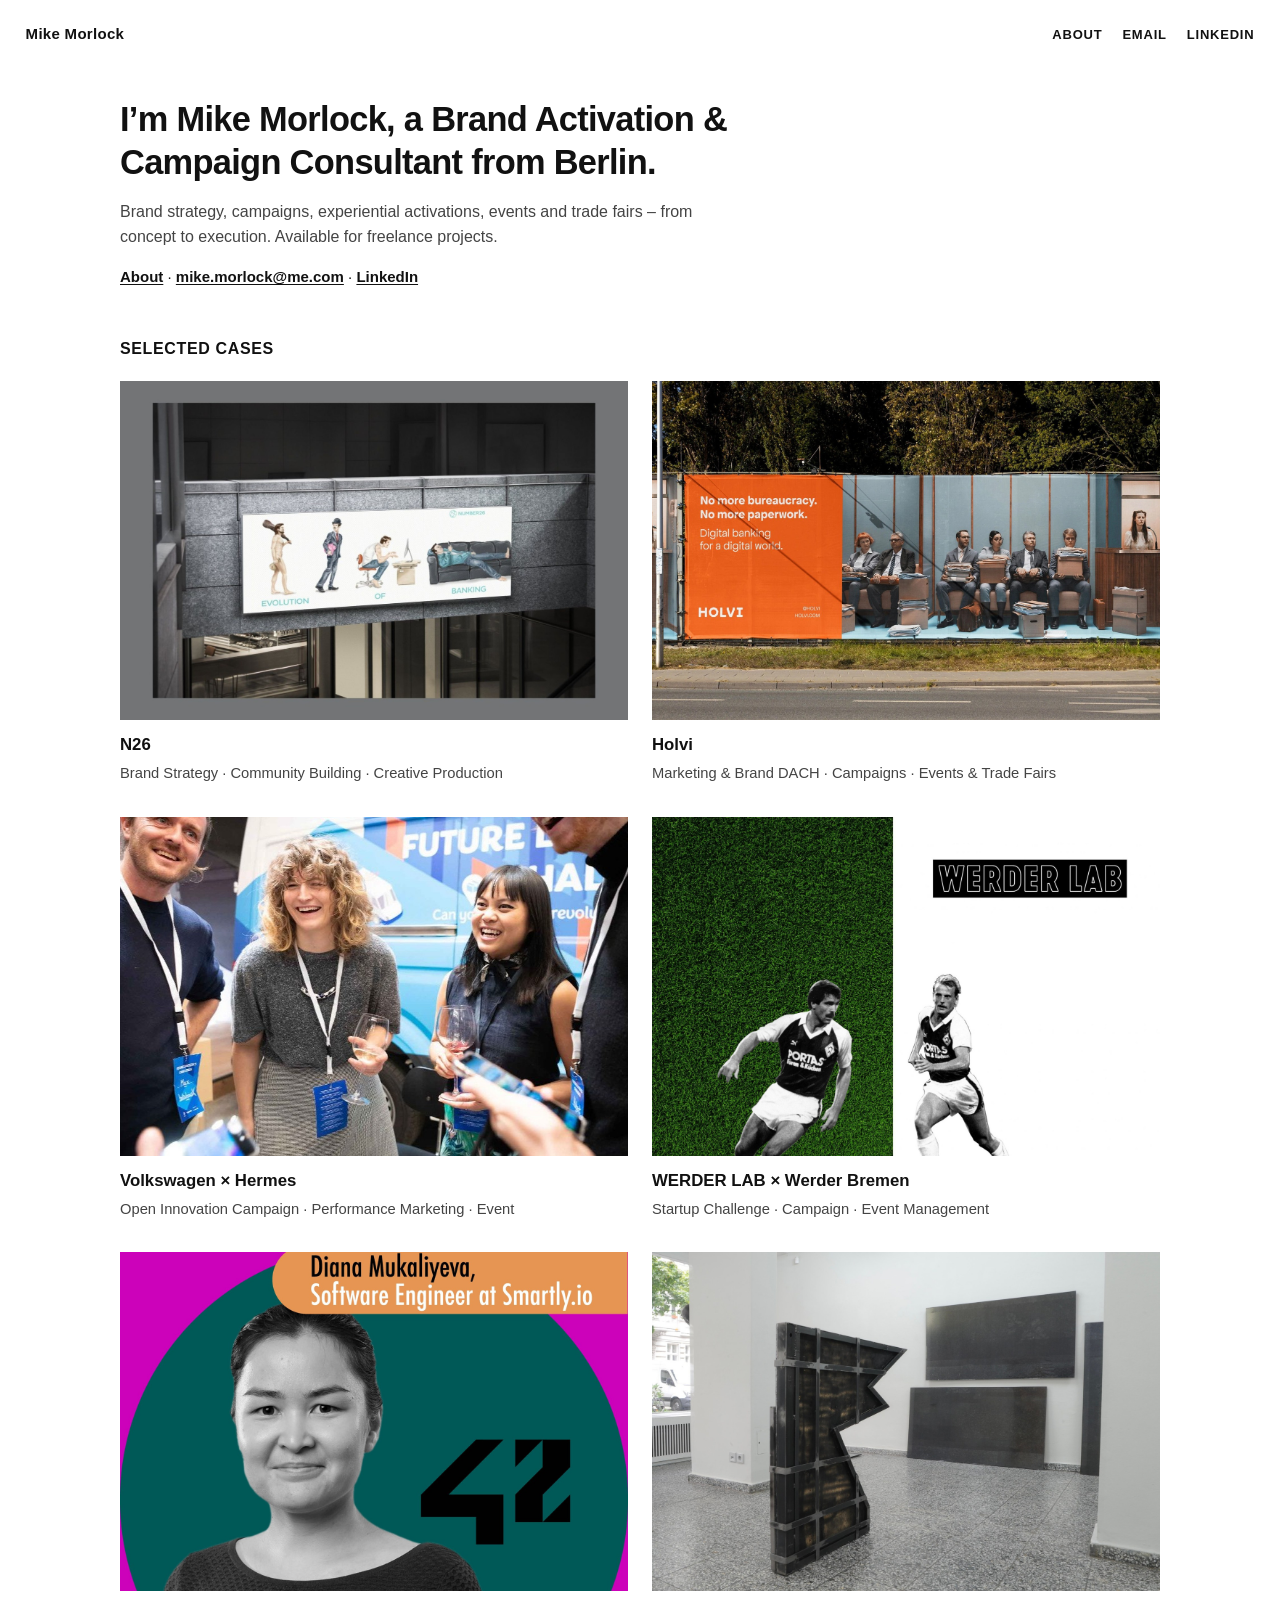
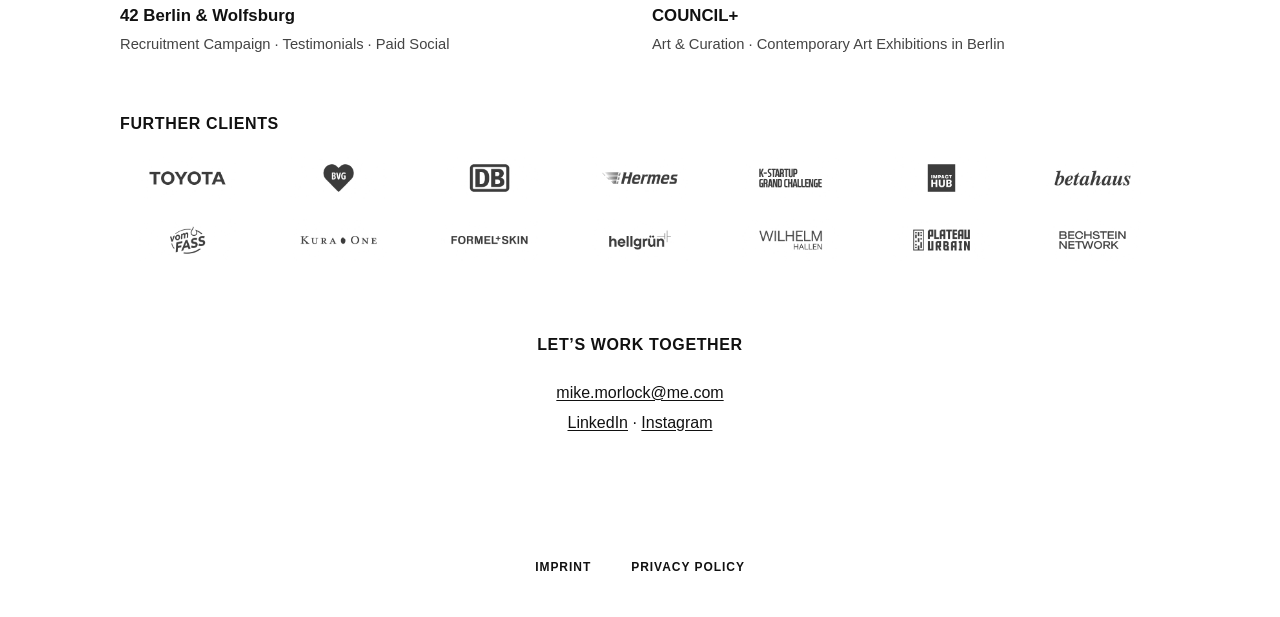
==== index.html @ 007551dd "Add static mikemorlock.de site for GitHub Pages Static HTML/CSS rebuild migrated from Cargo hosting." ====
<!DOCTYPE html>
<html lang="en">
<head>
  <meta charset="utf-8" />
  <meta name="viewport" content="width=device-width, initial-scale=1" />
  <title>Mike Morlock | Brand Activation &amp; Campaign Consultant Berlin</title>
  <meta name="description" content="Brand activation &amp; campaign consultant in Berlin. Case studies for N26, Holvi, Volkswagen x Hermes, Werder Bremen and 42 Berlin: strategy, campaigns, events." />
  <meta property="og:title" content="Mike Morlock | Brand Activation &amp; Campaign Consultant Berlin" />
  <meta property="og:description" content="Brand activation &amp; campaign consultant in Berlin. Case studies for N26, Holvi, Volkswagen x Hermes, Werder Bremen and 42 Berlin: strategy, campaigns, events." />
  <meta property="og:type" content="website" />
  <link rel="icon" href="assets/favicon.ico" />
  <link rel="stylesheet" href="styles.css" />
</head>
<body>
<header class="site-header">
  <a class="logo" href="index.html">Mike Morlock</a>
  <nav class="nav" aria-label="Primary">
    <a href="about/" >About</a>
    <a href="mailto:mike.morlock@me.com">Email</a>
    <a href="https://www.linkedin.com/in/mike-morlock-198246107/" target="_blank" rel="noopener noreferrer">LinkedIn</a>
  </nav>
</header>

<main class="page home">
  <section class="intro">
    <h1>I’m Mike Morlock, a Brand Activation &amp; Campaign Consultant from Berlin.</h1>
    <p class="lede">Brand strategy, campaigns, experiential activations, events and trade fairs – from concept to execution. Available for freelance projects.</p>
    <p class="intro-links">
      <a href="about/">About</a>
      <span aria-hidden="true">·</span>
      <a href="mailto:mike.morlock@me.com">mike.morlock@me.com</a>
      <span aria-hidden="true">·</span>
      <a href="https://www.linkedin.com/in/mike-morlock-198246107/" target="_blank" rel="noopener noreferrer">LinkedIn</a>
    </p>
  </section>

  <section class="cases" aria-labelledby="cases-heading">
    <h2 id="cases-heading">Selected Cases</h2>
    <div class="case-grid">
      <article class="case-card">
        <a href="n26-brand-strategy-and-community-case-study/">
          <img src="assets/cases/case-cover-n26-brand-strategy.jpg" alt="N26 case study – brand strategy and community building for a mobile bank" loading="lazy" />
          <h3>N26</h3>
          <p>Brand Strategy · Community Building · Creative Production</p>
        </a>
      </article>
      <article class="case-card">
        <a href="holvi-fintech-marketing-events-and-trade-fairs/">
          <img src="assets/cases/case-cover-holvi-fintech-marketing.jpg" alt="Holvi case study – fintech marketing, events and trade fairs in the DACH market" loading="lazy" />
          <h3>Holvi</h3>
          <p>Marketing &amp; Brand DACH · Campaigns · Events &amp; Trade Fairs</p>
        </a>
      </article>
      <article class="case-card">
        <a href="volkswagen-x-hermes-future-logistics-challenge/">
          <img src="assets/cases/case-cover-volkswagen-hermes-future-logistics-challenge-event.jpg" alt="Volkswagen and Hermes Future Logistics Challenge – campaign and event case study" loading="lazy" />
          <h3>Volkswagen × Hermes</h3>
          <p>Open Innovation Campaign · Performance Marketing · Event</p>
        </a>
      </article>
      <article class="case-card">
        <a href="werder-lab-startup-challenge-for-werder-bremen/">
          <img src="assets/cases/case-cover-werder-lab-werder-bremen.jpg" alt="WERDER LAB – startup challenge campaign and event for Werder Bremen" loading="lazy" />
          <h3>WERDER LAB × Werder Bremen</h3>
          <p>Startup Challenge · Campaign · Event Management</p>
        </a>
      </article>
      <article class="case-card">
        <a href="42-berlin-and-wolfsburg-student-recruitment-campaign/">
          <img src="assets/cases/case-cover-42-berlin-wolfsburg.jpg" alt="42 Berlin and 42 Wolfsburg – student recruitment campaign case study" loading="lazy" />
          <h3>42 Berlin &amp; Wolfsburg</h3>
          <p>Recruitment Campaign · Testimonials · Paid Social</p>
        </a>
      </article>
      <article class="case-card">
        <a href="council-plus-art-exhibitions-berlin/">
          <img src="assets/cases/case-cover-council-plus-kunstausstellung-berlin.jpg" alt="COUNCIL+ – contemporary art exhibitions in Berlin (Kunstausstellungen)" loading="lazy" />
          <h3>COUNCIL+</h3>
          <p>Art &amp; Curation · Contemporary Art Exhibitions in Berlin</p>
        </a>
      </article>
    </div>
  </section>

  <section class="clients" aria-labelledby="clients-heading">
    <h2 id="clients-heading">Further Clients</h2>
    <ul class="logo-strip">
      <li><img src="assets/clients/client-logo-toyota.png" alt="Toyota Mobility Foundation logo" loading="lazy" /></li>
      <li><img src="assets/clients/client-logo-bvg.png" alt="BVG logo" loading="lazy" /></li>
      <li><img src="assets/clients/client-logo-deutsche-bahn.png" alt="Deutsche Bahn logo" loading="lazy" /></li>
      <li><img src="assets/clients/client-logo-hermes.png" alt="Hermes logo" loading="lazy" /></li>
      <li><img src="assets/clients/client-logo-k-startup-grand-challenge.png" alt="K-Startup Grand Challenge logo" loading="lazy" /></li>
      <li><img src="assets/clients/client-logo-impact-hub-berlin.png" alt="Impact Hub Berlin logo" loading="lazy" /></li>
      <li><img src="assets/clients/client-logo-betahaus.png" alt="betahaus logo" loading="lazy" /></li>
      <li><img src="assets/clients/client-logo-vomfass.png" alt="vomFASS logo" loading="lazy" /></li>
      <li><img src="assets/clients/client-logo-kura-one.png" alt="KURA ONE logo" loading="lazy" /></li>
      <li><img src="assets/clients/client-logo-formel-skin.png" alt="FORMEL SKIN logo" loading="lazy" /></li>
      <li><img src="assets/clients/client-logo-hellgruen-energie.png" alt="hellgrün Energie logo" loading="lazy" /></li>
      <li><img src="assets/clients/client-logo-wilhelm-hallen.png" alt="Wilhelm Hallen logo" loading="lazy" /></li>
      <li><img src="assets/clients/client-logo-plateau-urbain.png" alt="Plateau Urbain logo" loading="lazy" /></li>
      <li><img src="assets/clients/client-logo-bechstein-network.png" alt="Bechstein Network logo" loading="lazy" /></li>
    </ul>
  </section>

  <section class="cta">
    <h2>Let’s work together</h2>
    <p>
      <a href="mailto:mike.morlock@me.com">mike.morlock@me.com</a><br />
      <a href="https://www.linkedin.com/in/mike-morlock-198246107/" target="_blank" rel="noopener noreferrer">LinkedIn</a>
      <span aria-hidden="true">·</span>
      <a href="https://www.instagram.com/mike.morlock/" target="_blank" rel="noopener noreferrer">Instagram</a>
    </p>
  </section>
</main>

<footer class="site-footer">
  <nav class="legal-links" aria-label="Legal">
    <a href="imprint/">Imprint</a>
    <a href="privacy-policy/">Privacy Policy</a>
  </nav>
</footer>
</body>
</html>
---- styles.css ----
:root {
  --black: #111;
  --muted: #444;
  --accent: #e10600;
  --bg: #fff;
  --max: 44rem;
  --wide: 68rem;
  --pad: 1.5rem;
  --font: "Helvetica Neue", Helvetica, Arial, sans-serif;
}

*,
*::before,
*::after {
  box-sizing: border-box;
}

html {
  scroll-behavior: smooth;
}

body {
  margin: 0;
  min-height: 100vh;
  display: flex;
  flex-direction: column;
  color: var(--black);
  background: var(--bg);
  font-family: var(--font);
  font-size: 16px;
  line-height: 1.55;
  font-weight: 400;
  -webkit-font-smoothing: antialiased;
}

img {
  max-width: 100%;
  height: auto;
  display: block;
}

a {
  color: inherit;
  text-underline-offset: 0.15em;
}

a:hover {
  color: var(--accent);
}

.site-header {
  display: flex;
  align-items: baseline;
  justify-content: space-between;
  gap: 1rem;
  padding: 1.35rem 1.6rem 0.75rem;
  position: sticky;
  top: 0;
  background: rgba(255, 255, 255, 0.94);
  backdrop-filter: blur(8px);
  z-index: 10;
  border-bottom: 1px solid transparent;
}

.logo {
  font-size: 15px;
  font-weight: 700;
  letter-spacing: 0.02em;
  text-decoration: none;
}

.nav {
  display: flex;
  flex-wrap: wrap;
  gap: 1rem 1.25rem;
  font-size: 13px;
  font-weight: 700;
  letter-spacing: 0.06em;
  text-transform: uppercase;
}

.nav a {
  text-decoration: none;
}

.nav a.is-active {
  color: var(--accent);
}

.page {
  flex: 1;
  width: 100%;
  max-width: var(--wide);
  margin: 0 auto;
  padding: 2rem var(--pad) 4rem;
}

.page.narrow {
  max-width: var(--max);
}

.intro h1 {
  font-size: clamp(1.55rem, 3.4vw, 2.15rem);
  line-height: 1.25;
  font-weight: 700;
  letter-spacing: -0.02em;
  margin: 0.5rem 0 1rem;
  max-width: 38rem;
}

.lede {
  max-width: 36rem;
  margin: 0 0 1rem;
  color: var(--muted);
}

.intro-links {
  margin: 0 0 3rem;
  font-size: 15px;
}

.intro-links a {
  font-weight: 600;
}

.home h2,
.clients h2,
.cta h2,
.cases h2 {
  font-size: 1rem;
  font-weight: 700;
  letter-spacing: 0.04em;
  text-transform: uppercase;
  margin: 0 0 1.25rem;
}

.case-grid {
  display: grid;
  grid-template-columns: repeat(2, minmax(0, 1fr));
  gap: 2rem 1.5rem;
  margin-bottom: 3.5rem;
}

.case-card a {
  text-decoration: none;
  display: block;
}

.case-card img {
  width: 100%;
  aspect-ratio: 3 / 2;
  object-fit: cover;
  background: #f3f3f3;
  margin-bottom: 0.75rem;
}

.case-card h3 {
  margin: 0 0 0.25rem;
  font-size: 1.05rem;
  font-weight: 700;
}

.case-card p {
  margin: 0;
  font-size: 0.92rem;
  color: var(--muted);
}

.logo-strip {
  list-style: none;
  margin: 0 0 3.5rem;
  padding: 0;
  display: grid;
  grid-template-columns: repeat(7, minmax(0, 1fr));
  gap: 1.25rem 1rem;
  align-items: center;
}

.logo-strip img {
  max-height: 42px;
  width: auto;
  max-width: 100%;
  margin: 0 auto;
  filter: grayscale(1);
  opacity: 0.85;
}

.cta {
  text-align: center;
  padding: 1rem 0 2rem;
}

.cta p {
  margin: 0;
  line-height: 1.9;
}

.site-footer {
  padding: 1.5rem var(--pad) 2.5rem;
  display: flex;
  justify-content: center;
}

.legal-links {
  display: flex;
  gap: 2.5rem;
}

.legal-links a {
  font-size: 12px;
  font-weight: 700;
  letter-spacing: 0.08em;
  text-decoration: none;
  text-transform: uppercase;
}

.prose h1 {
  font-size: clamp(1.35rem, 2.8vw, 1.85rem);
  line-height: 1.25;
  margin: 0 0 0.75rem;
}

.prose h2 {
  font-size: 1rem;
  font-weight: 700;
  margin: 2rem 0 0.75rem;
}

.prose h3 {
  font-size: 0.95rem;
  font-weight: 700;
  margin: 1.5rem 0 0.5rem;
}

.prose p,
.prose li {
  margin: 0 0 1rem;
}

.prose ul {
  padding-left: 1.15rem;
}

.prose .subhead {
  color: var(--muted);
  margin-top: -0.25rem;
}

.media,
.prose figure {
  margin: 1.25rem 0 1.5rem;
}

.media img,
.prose figure img {
  width: 100%;
}

.about-layout {
  display: grid;
  gap: 2rem;
}

.portrait img {
  width: 100%;
  max-width: 22rem;
}

.back,
.next-case {
  font-size: 0.92rem;
  font-weight: 600;
}

.next-case {
  margin-top: 2.5rem;
  padding-top: 1.5rem;
  border-top: 1px solid #ddd;
}

.case-body .col {
  margin-bottom: 0.5rem;
}

/* Hide Cargo leftover empty anchors / menu noise */
.case-body > a:first-child:not([href*="mailto"]):empty,
.prose > a[href$="index.html"]:first-child:empty {
  display: none;
}

@media (min-width: 800px) {
  .about-layout {
    grid-template-columns: minmax(0, 0.9fr) minmax(0, 1.4fr);
    align-items: start;
  }
}

@media (max-width: 700px) {
  .case-grid {
    grid-template-columns: 1fr;
    gap: 1.75rem;
  }

  .logo-strip {
    grid-template-columns: repeat(3, minmax(0, 1fr));
  }

  .legal-links {
    gap: 1.5rem;
  }

  .site-header {
    flex-direction: column;
    align-items: flex-start;
  }
}
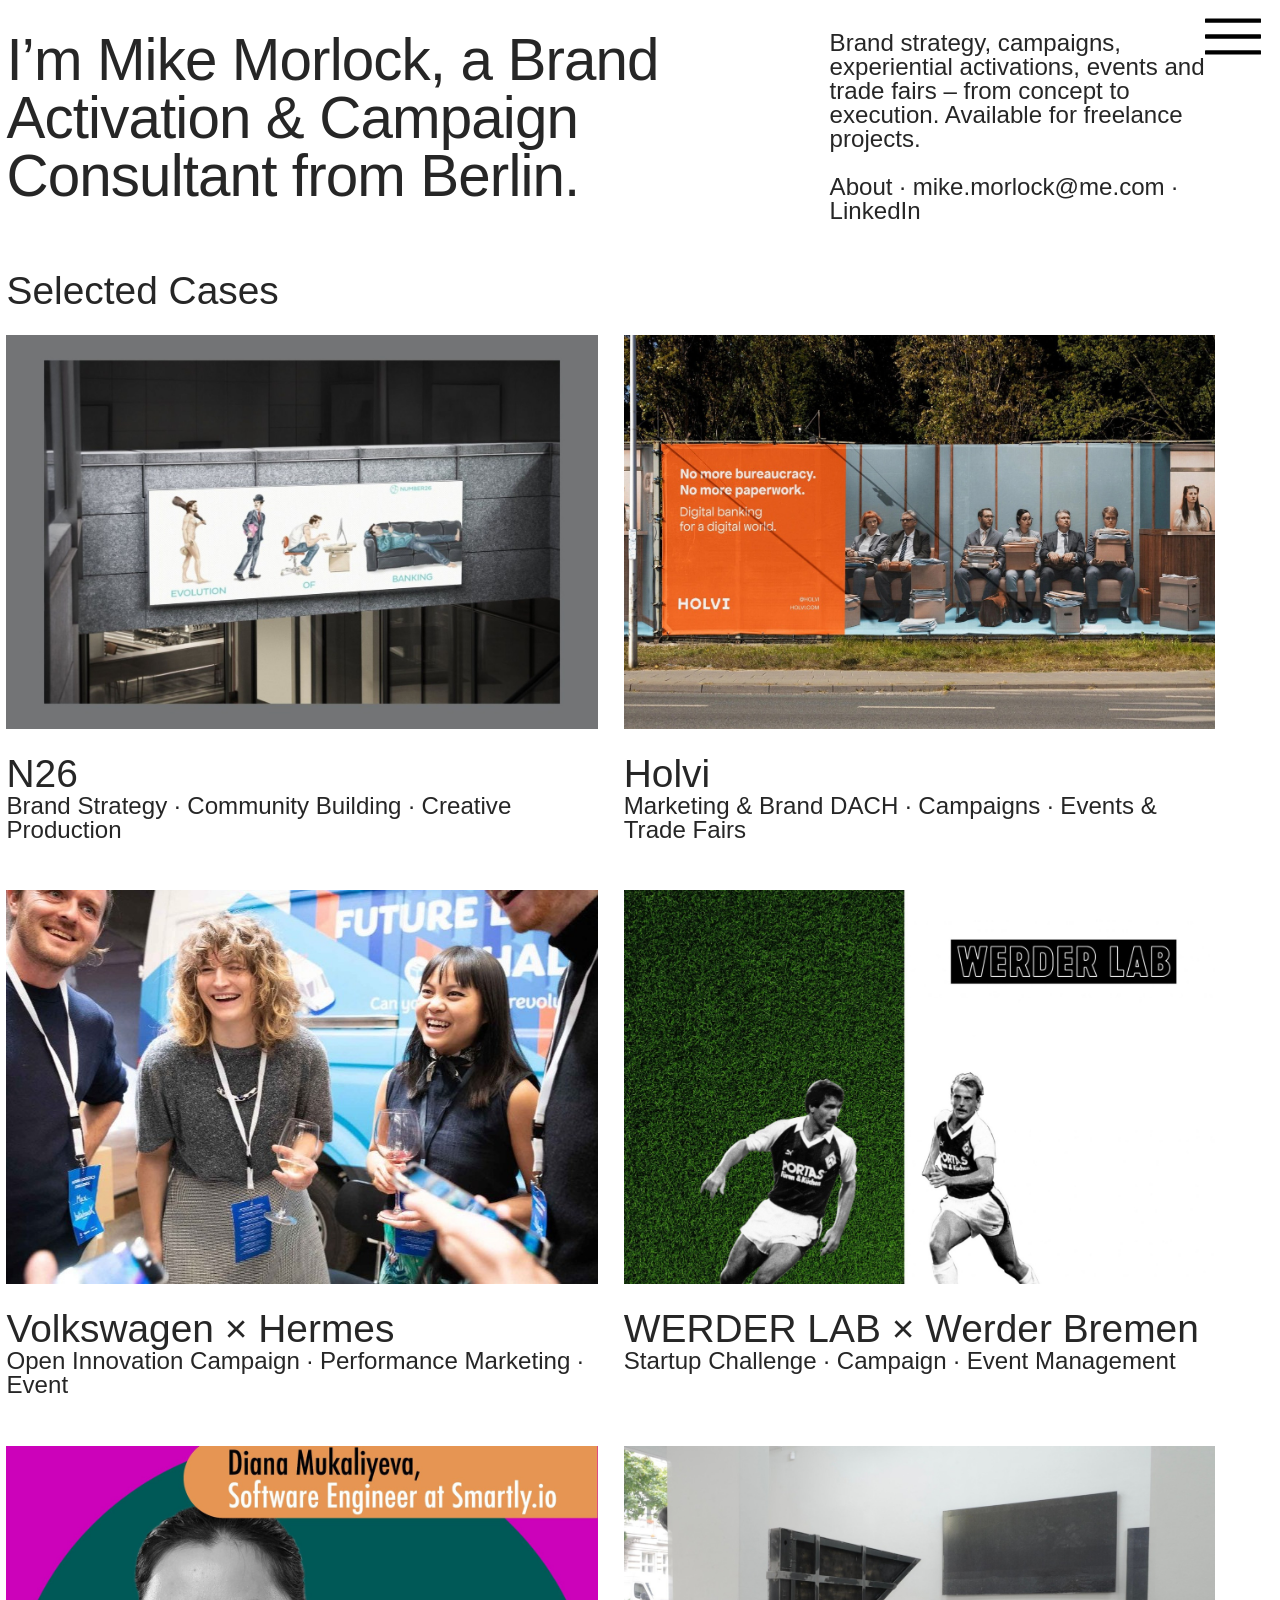
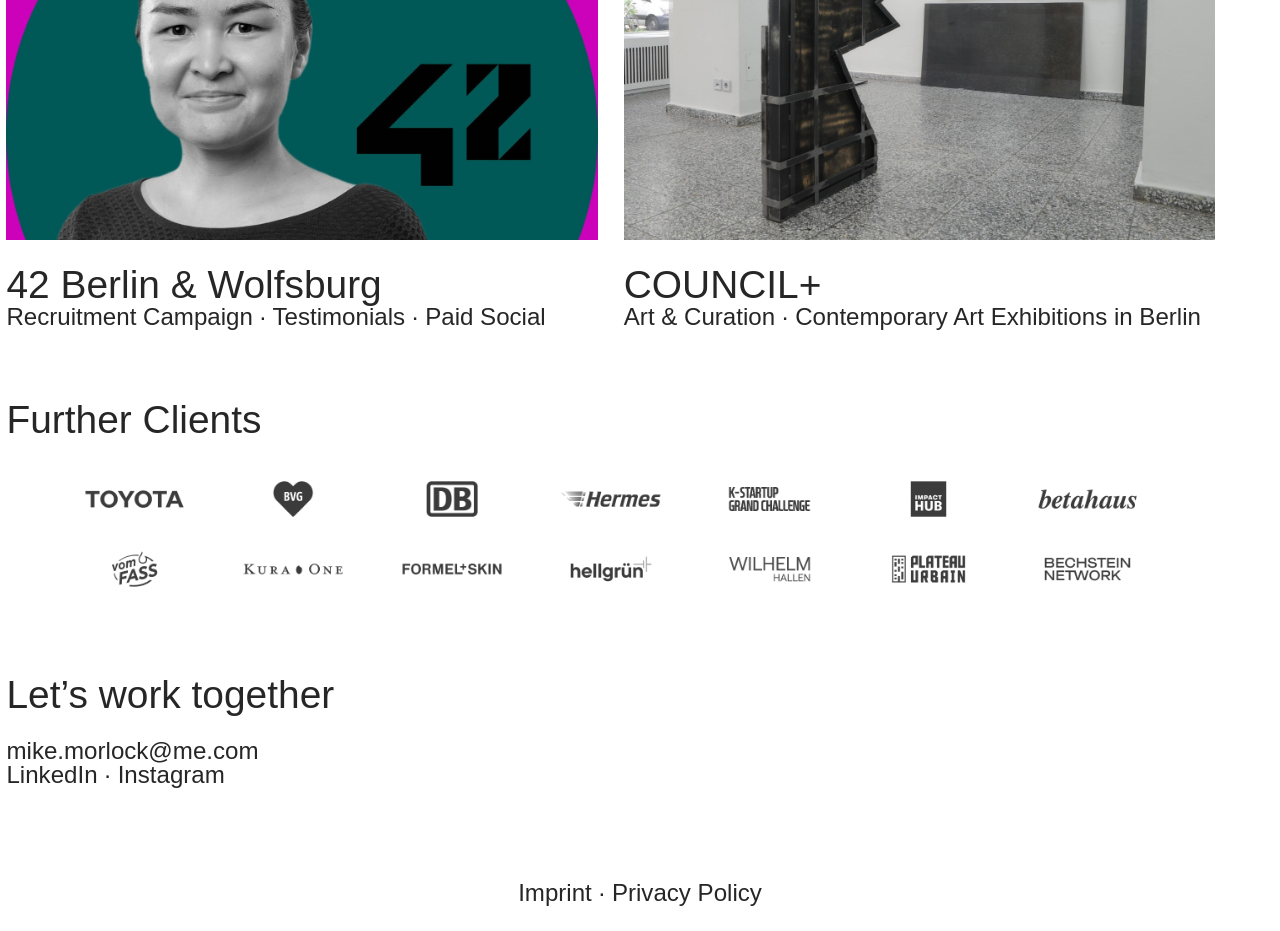
==== commit 0110adea: "Match Cargo site structure, menu, and page layouts Rebuild static pages to Cargo parity: 12-col home" ====
--- a/index.html
+++ b/index.html
@@ -12,112 +12,124 @@
   <link rel="stylesheet" href="styles.css" />
 </head>
 <body>
-<header class="site-header">
-  <a class="logo" href="index.html">Mike Morlock</a>
-  <nav class="nav" aria-label="Primary">
-    <a href="about/" >About</a>
-    <a href="mailto:mike.morlock@me.com">Email</a>
-    <a href="https://www.linkedin.com/in/mike-morlock-198246107/" target="_blank" rel="noopener noreferrer">LinkedIn</a>
-  </nav>
-</header>
+  <div class="menu-pin">
+    <a href="#menu" data-menu-open aria-label="Open menu">
+      <img src="assets/menu-icon.svg" width="40" height="28" alt="" />
+    </a>
+  </div>
 
-<main class="page home">
-  <section class="intro">
-    <h1>I’m Mike Morlock, a Brand Activation &amp; Campaign Consultant from Berlin.</h1>
-    <p class="lede">Brand strategy, campaigns, experiential activations, events and trade fairs – from concept to execution. Available for freelance projects.</p>
-    <p class="intro-links">
-      <a href="about/">About</a>
-      <span aria-hidden="true">·</span>
+  <div id="menu-overlay" class="menu-overlay" hidden aria-hidden="true" role="dialog" aria-label="Menu">
+    <div class="menu-top">
+      <div></div>
+      <div class="menu-close"><a href="#" data-menu-close aria-label="Close menu">✕</a></div>
+    </div>
+    <hr />
+    <a class="menu-link" href="index.html" data-menu-close>Work</a>
+    <hr />
+    <a class="menu-link" href="about/">About</a>
+    <hr />
+    <a class="menu-link" href="https://www.instagram.com/mike.morlock/" target="_blank" rel="noopener noreferrer">Instagram</a>
+    <hr />
+    <a class="menu-link" href="https://www.linkedin.com/in/mike-morlock-198246107/" target="_blank" rel="noopener noreferrer">Linkedin</a>
+    <hr />
+    <div class="menu-contact mike scale-62">
+      <br />
+      Mike Morlock<br />
+      +4917664260281<br />
       <a href="mailto:mike.morlock@me.com">mike.morlock@me.com</a>
-      <span aria-hidden="true">·</span>
-      <a href="https://www.linkedin.com/in/mike-morlock-198246107/" target="_blank" rel="noopener noreferrer">LinkedIn</a>
-    </p>
-  </section>
+    </div>
+    <br />
+    <a class="button-7-8" href="mailto:mike.morlock@me.com">contact</a>
+  </div>
 
-  <section class="cases" aria-labelledby="cases-heading">
-    <h2 id="cases-heading">Selected Cases</h2>
-    <div class="case-grid">
-      <article class="case-card">
-        <a href="n26-brand-strategy-and-community-case-study/">
-          <img src="assets/cases/case-cover-n26-brand-strategy.jpg" alt="N26 case study – brand strategy and community building for a mobile bank" loading="lazy" />
-          <h3>N26</h3>
-          <p>Brand Strategy · Community Building · Creative Production</p>
-        </a>
-      </article>
-      <article class="case-card">
-        <a href="holvi-fintech-marketing-events-and-trade-fairs/">
-          <img src="assets/cases/case-cover-holvi-fintech-marketing.jpg" alt="Holvi case study – fintech marketing, events and trade fairs in the DACH market" loading="lazy" />
-          <h3>Holvi</h3>
-          <p>Marketing &amp; Brand DACH · Campaigns · Events &amp; Trade Fairs</p>
-        </a>
-      </article>
-      <article class="case-card">
-        <a href="volkswagen-x-hermes-future-logistics-challenge/">
-          <img src="assets/cases/case-cover-volkswagen-hermes-future-logistics-challenge-event.jpg" alt="Volkswagen and Hermes Future Logistics Challenge – campaign and event case study" loading="lazy" />
-          <h3>Volkswagen × Hermes</h3>
-          <p>Open Innovation Campaign · Performance Marketing · Event</p>
-        </a>
-      </article>
-      <article class="case-card">
-        <a href="werder-lab-startup-challenge-for-werder-bremen/">
-          <img src="assets/cases/case-cover-werder-lab-werder-bremen.jpg" alt="WERDER LAB – startup challenge campaign and event for Werder Bremen" loading="lazy" />
-          <h3>WERDER LAB × Werder Bremen</h3>
-          <p>Startup Challenge · Campaign · Event Management</p>
-        </a>
-      </article>
-      <article class="case-card">
-        <a href="42-berlin-and-wolfsburg-student-recruitment-campaign/">
-          <img src="assets/cases/case-cover-42-berlin-wolfsburg.jpg" alt="42 Berlin and 42 Wolfsburg – student recruitment campaign case study" loading="lazy" />
-          <h3>42 Berlin &amp; Wolfsburg</h3>
-          <p>Recruitment Campaign · Testimonials · Paid Social</p>
-        </a>
-      </article>
-      <article class="case-card">
-        <a href="council-plus-art-exhibitions-berlin/">
-          <img src="assets/cases/case-cover-council-plus-kunstausstellung-berlin.jpg" alt="COUNCIL+ – contemporary art exhibitions in Berlin (Kunstausstellungen)" loading="lazy" />
-          <h3>COUNCIL+</h3>
-          <p>Art &amp; Curation · Contemporary Art Exhibitions in Berlin</p>
-        </a>
-      </article>
+  <main class="page-content">
+    <div class="bodycopy">
+      <br />
+      <div class="column-set mobile-stack">
+        <div class="column-unit" data-span="8">
+          <h1>I’m Mike Morlock, a Brand Activation &amp; Campaign Consultant from Berlin.</h1>
+        </div>
+        <div class="column-unit" data-span="4">
+          <span class="mike scale-62">Brand strategy, campaigns, experiential activations, events and trade fairs – from concept to execution. Available for freelance projects.<br /><br /><a href="about/">About</a> · <a href="mailto:mike.morlock@me.com">mike.morlock@me.com</a> · <a href="https://www.linkedin.com/in/mike-morlock-198246107/" target="_blank" rel="noopener noreferrer">LinkedIn</a></span>
+        </div>
+      </div>
+
+      <span class="spacer-2" aria-hidden="true"></span>
+      <h2 class="medium-bolt">Selected Cases</h2>
+      <span class="spacer-1" aria-hidden="true"></span>
+
+      <div class="column-set mobile-stack">
+        <div class="column-unit case-block" data-span="6">
+          <a class="image-link" href="n26-brand-strategy-and-community-case-study/"><img src="assets/cases/case-cover-n26-brand-strategy.jpg" alt="N26 case study – brand strategy and community building for a mobile bank" loading="lazy" /></a>
+          <span class="medium-bolt"><a href="n26-brand-strategy-and-community-case-study/">N26</a></span>
+          <span class="mike scale-62">Brand Strategy · Community Building · Creative Production<br /><br /><br /></span>
+        </div>
+        <div class="column-unit case-block" data-span="6">
+          <a class="image-link" href="holvi-fintech-marketing-events-and-trade-fairs/"><img src="assets/cases/case-cover-holvi-fintech-marketing.jpg" alt="Holvi case study – fintech marketing, events and trade fairs in the DACH market" loading="lazy" /></a>
+          <span class="medium-bolt"><a href="holvi-fintech-marketing-events-and-trade-fairs/">Holvi</a></span>
+          <span class="mike scale-62">Marketing &amp; Brand DACH · Campaigns · Events &amp; Trade Fairs<br /><br /><br /></span>
+        </div>
+      </div>
+
+      <div class="column-set mobile-stack">
+        <div class="column-unit case-block" data-span="6">
+          <a class="image-link" href="volkswagen-x-hermes-future-logistics-challenge/"><img src="assets/cases/case-cover-volkswagen-hermes-future-logistics-challenge-event.jpg" alt="Volkswagen and Hermes Future Logistics Challenge – campaign and event case study" loading="lazy" /></a>
+          <span class="medium-bolt"><a href="volkswagen-x-hermes-future-logistics-challenge/">Volkswagen × Hermes</a></span>
+          <span class="mike scale-62">Open Innovation Campaign · Performance Marketing · Event<br /><br /><br /></span>
+        </div>
+        <div class="column-unit case-block" data-span="6">
+          <a class="image-link" href="werder-lab-startup-challenge-for-werder-bremen/"><img src="assets/cases/case-cover-werder-lab-werder-bremen.jpg" alt="WERDER LAB – startup challenge campaign and event for Werder Bremen" loading="lazy" /></a>
+          <span class="medium-bolt"><a href="werder-lab-startup-challenge-for-werder-bremen/">WERDER LAB × Werder Bremen</a></span>
+          <span class="mike scale-62">Startup Challenge · Campaign · Event Management<br /><br /><br /></span>
+        </div>
+      </div>
+
+      <div class="column-set mobile-stack">
+        <div class="column-unit case-block" data-span="6">
+          <a class="image-link" href="42-berlin-and-wolfsburg-student-recruitment-campaign/"><img src="assets/cases/case-cover-42-berlin-wolfsburg.jpg" alt="42 Berlin and 42 Wolfsburg – student recruitment campaign case study" loading="lazy" /></a>
+          <span class="medium-bolt"><a href="42-berlin-and-wolfsburg-student-recruitment-campaign/">42 Berlin &amp; Wolfsburg</a></span>
+          <span class="mike scale-62">Recruitment Campaign · Testimonials · Paid Social<br /><br /><br /></span>
+        </div>
+        <div class="column-unit case-block" data-span="6">
+          <a class="image-link" href="council-plus-art-exhibitions-berlin/"><img src="assets/cases/case-cover-council-plus-kunstausstellung-berlin.jpg" alt="COUNCIL+ – contemporary art exhibitions in Berlin (Kunstausstellungen)" loading="lazy" /></a>
+          <span class="medium-bolt"><a href="council-plus-art-exhibitions-berlin/">COUNCIL+</a></span>
+          <span class="mike scale-62">Art &amp; Curation · Contemporary Art Exhibitions in Berlin<br /><br /><br /></span>
+        </div>
+      </div>
+
+      <span class="spacer-1" aria-hidden="true"></span>
+      <h2 class="medium-bolt">Further Clients</h2>
+      <span class="spacer-1" aria-hidden="true"></span>
+
+      <div class="logo-rows">
+        <img src="assets/clients/client-logo-toyota.png" alt="Toyota Mobility Foundation logo" loading="lazy" />
+        <img src="assets/clients/client-logo-bvg.png" alt="BVG logo" loading="lazy" />
+        <img src="assets/clients/client-logo-deutsche-bahn.png" alt="Deutsche Bahn logo" loading="lazy" />
+        <img src="assets/clients/client-logo-hermes.png" alt="Hermes logo" loading="lazy" />
+        <img src="assets/clients/client-logo-k-startup-grand-challenge.png" alt="K-Startup Grand Challenge logo" loading="lazy" />
+        <img src="assets/clients/client-logo-impact-hub-berlin.png" alt="Impact Hub Berlin logo" loading="lazy" />
+        <img src="assets/clients/client-logo-betahaus.png" alt="betahaus logo" loading="lazy" />
+      </div>
+      <div class="logo-rows">
+        <img src="assets/clients/client-logo-vomfass.png" alt="vomFASS logo" loading="lazy" />
+        <img src="assets/clients/client-logo-kura-one.png" alt="KURA ONE logo" loading="lazy" />
+        <img src="assets/clients/client-logo-formel-skin.png" alt="FORMEL SKIN logo" loading="lazy" />
+        <img src="assets/clients/client-logo-hellgruen-energie.png" alt="hellgrün Energie logo" loading="lazy" />
+        <img src="assets/clients/client-logo-wilhelm-hallen.png" alt="Wilhelm Hallen logo" loading="lazy" />
+        <img src="assets/clients/client-logo-plateau-urbain.png" alt="Plateau Urbain logo" loading="lazy" />
+        <img src="assets/clients/client-logo-bechstein-network.png" alt="Bechstein Network logo" loading="lazy" />
+      </div>
+
+      <span class="spacer-3" aria-hidden="true"></span>
+      <h2 class="medium-bolt">Let’s work together</h2>
+      <span class="mike scale-62"><br /><a href="mailto:mike.morlock@me.com">mike.morlock@me.com</a><br /><a href="https://www.linkedin.com/in/mike-morlock-198246107/" target="_blank" rel="noopener noreferrer">LinkedIn</a> · <a href="https://www.instagram.com/mike.morlock/" target="_blank" rel="noopener noreferrer">Instagram</a><br /><br /><br /></span>
     </div>
-  </section>
+  </main>
 
-  <section class="clients" aria-labelledby="clients-heading">
-    <h2 id="clients-heading">Further Clients</h2>
-    <ul class="logo-strip">
-      <li><img src="assets/clients/client-logo-toyota.png" alt="Toyota Mobility Foundation logo" loading="lazy" /></li>
-      <li><img src="assets/clients/client-logo-bvg.png" alt="BVG logo" loading="lazy" /></li>
-      <li><img src="assets/clients/client-logo-deutsche-bahn.png" alt="Deutsche Bahn logo" loading="lazy" /></li>
-      <li><img src="assets/clients/client-logo-hermes.png" alt="Hermes logo" loading="lazy" /></li>
-      <li><img src="assets/clients/client-logo-k-startup-grand-challenge.png" alt="K-Startup Grand Challenge logo" loading="lazy" /></li>
-      <li><img src="assets/clients/client-logo-impact-hub-berlin.png" alt="Impact Hub Berlin logo" loading="lazy" /></li>
-      <li><img src="assets/clients/client-logo-betahaus.png" alt="betahaus logo" loading="lazy" /></li>
-      <li><img src="assets/clients/client-logo-vomfass.png" alt="vomFASS logo" loading="lazy" /></li>
-      <li><img src="assets/clients/client-logo-kura-one.png" alt="KURA ONE logo" loading="lazy" /></li>
-      <li><img src="assets/clients/client-logo-formel-skin.png" alt="FORMEL SKIN logo" loading="lazy" /></li>
-      <li><img src="assets/clients/client-logo-hellgruen-energie.png" alt="hellgrün Energie logo" loading="lazy" /></li>
-      <li><img src="assets/clients/client-logo-wilhelm-hallen.png" alt="Wilhelm Hallen logo" loading="lazy" /></li>
-      <li><img src="assets/clients/client-logo-plateau-urbain.png" alt="Plateau Urbain logo" loading="lazy" /></li>
-      <li><img src="assets/clients/client-logo-bechstein-network.png" alt="Bechstein Network logo" loading="lazy" /></li>
-    </ul>
-  </section>
+  <footer class="legal-footer">
+    <span class="mike scale-62"><a href="imprint/">Imprint</a> · <a href="privacy-policy/">Privacy Policy</a></span>
+  </footer>
 
-  <section class="cta">
-    <h2>Let’s work together</h2>
-    <p>
-      <a href="mailto:mike.morlock@me.com">mike.morlock@me.com</a><br />
-      <a href="https://www.linkedin.com/in/mike-morlock-198246107/" target="_blank" rel="noopener noreferrer">LinkedIn</a>
-      <span aria-hidden="true">·</span>
-      <a href="https://www.instagram.com/mike.morlock/" target="_blank" rel="noopener noreferrer">Instagram</a>
-    </p>
-  </section>
-</main>
-
-<footer class="site-footer">
-  <nav class="legal-links" aria-label="Legal">
-    <a href="imprint/">Imprint</a>
-    <a href="privacy-policy/">Privacy Policy</a>
-  </nav>
-</footer>
+  <script src="site.js" defer></script>
 </body>
 </html>
--- a/styles.css
+++ b/styles.css
@@ -1,12 +1,40 @@
+/* Cargo parity stylesheet for mikemorlock.de
+   Type: Monument Grotesk Variable via type.cargo.site
+   Structure: 12-col column-set, pinned menu + legal footer, overlay Menü */
+
+@font-face {
+  font-display: swap;
+  font-family: "Monument Grotesk Variable";
+  src: url("https://type.cargo.site/files/CargoMonumentGroteskPlusVariable.woff2")
+    format("woff2-variations"),
+    url("https://type.cargo.site/files/CargoMonumentGroteskPlusVariable.woff2")
+    format("woff2");
+  font-style: normal;
+  font-weight: 200 1000;
+}
+
+@font-face {
+  font-display: swap;
+  font-family: "Monument Grotesk Variable";
+  src: url("https://type.cargo.site/files/CargoMonumentGroteskItalicPlusVariable.woff2")
+    format("woff2-variations"),
+    url("https://type.cargo.site/files/CargoMonumentGroteskItalicPlusVariable.woff2")
+    format("woff2");
+  font-style: italic;
+  font-weight: 200 1000;
+}
+
 :root {
-  --black: #111;
-  --muted: #444;
-  --accent: #e10600;
+  --black: rgba(0, 0, 0, 0.85);
+  --black-soft: rgba(0, 0, 0, 0.75);
+  --accent: #ff0000;
   --bg: #fff;
-  --max: 44rem;
-  --wide: 68rem;
-  --pad: 1.5rem;
-  --font: "Helvetica Neue", Helvetica, Arial, sans-serif;
+  --font: "Monument Grotesk Variable", "Helvetica Neue", Helvetica, Arial, sans-serif;
+  /* Cargo --base-size ≈ min(vw,vh) * 0.0144 */
+  --cargo-base: clamp(8.5px, 1.44vmin, 15.5px);
+  --mike: 1.86rem; /* 3rem × 0.62 */
+  --bodycopy: 2rem;
+  --cols: 12;
 }
 
 *,
@@ -17,6 +45,7 @@
 
 html {
   scroll-behavior: smooth;
+  font-size: var(--cargo-base);
 }
 
 body {
@@ -27,10 +56,17 @@
   color: var(--black);
   background: var(--bg);
   font-family: var(--font);
-  font-size: 16px;
-  line-height: 1.55;
-  font-weight: 400;
+  font-size: var(--mike);
+  font-weight: 330;
+  line-height: 1;
+  letter-spacing: 0;
+  font-variation-settings: "slnt" 0, "MONO" 0;
   -webkit-font-smoothing: antialiased;
+  -moz-osx-font-smoothing: grayscale;
+}
+
+body.menu-open {
+  overflow: hidden;
 }
 
 img {
@@ -41,276 +77,419 @@
 
 a {
   color: inherit;
-  text-underline-offset: 0.15em;
+  text-decoration: none;
 }
 
 a:hover {
   color: var(--accent);
 }
 
-.site-header {
-  display: flex;
-  align-items: baseline;
-  justify-content: space-between;
-  gap: 1rem;
-  padding: 1.35rem 1.6rem 0.75rem;
-  position: sticky;
+hr {
+  border: 0;
+  border-top: 1px solid rgba(0, 0, 0, 0.18);
+  margin: 0;
+}
+
+/* ——— Pinned menu icon (Cargo top-right overlay) ——— */
+.menu-pin {
+  position: fixed;
   top: 0;
-  background: rgba(255, 255, 255, 0.94);
-  backdrop-filter: blur(8px);
-  z-index: 10;
-  border-bottom: 1px solid transparent;
-}
-
-.logo {
-  font-size: 15px;
-  font-weight: 700;
-  letter-spacing: 0.02em;
-  text-decoration: none;
-}
-
-.nav {
-  display: flex;
-  flex-wrap: wrap;
-  gap: 1rem 1.25rem;
-  font-size: 13px;
-  font-weight: 700;
-  letter-spacing: 0.06em;
-  text-transform: uppercase;
-}
-
-.nav a {
-  text-decoration: none;
-}
-
-.nav a.is-active {
+  right: 0;
+  z-index: 40;
+  padding: 1.3rem 1.5rem 1rem 1rem;
+  text-align: right;
+  pointer-events: none;
+}
+
+.menu-pin a {
+  pointer-events: auto;
+  display: inline-block;
+  color: var(--black-soft);
+  line-height: 1;
+}
+
+.menu-pin img,
+.menu-pin svg {
+  width: 5.7vw;
+  min-width: 28px;
+  max-width: 56px;
+  height: auto;
+  display: block;
+}
+
+/* ——— Page content ——— */
+.page-content {
+  flex: 1;
+  width: 100%;
+  max-width: 100%;
+  /* Cargo content pad — room for pinned menu icon on the right */
+  padding: 0.5rem 5rem 0.5rem 0.5rem;
+}
+
+.page-content.case-page,
+.page-content.legal-page {
+  padding: 0.5rem 5rem 2rem 0.5rem;
+  max-width: 100%;
+}
+
+bodycopy,
+.bodycopy {
+  display: block;
+  width: 100%;
+  max-width: 100%;
+}
+
+/* ——— 12-column Cargo column-set ——— */
+.column-set {
+  display: grid;
+  grid-template-columns: repeat(12, minmax(0, 1fr));
+  /* Cargo gutter="2" ≈ 2 × base */
+  gap: calc(var(--cargo-base) * 2);
+  width: 100%;
+  align-items: start;
+}
+
+.column-unit {
+  min-width: 0;
+}
+
+.column-unit[data-span="2"] { grid-column: span 2; }
+.column-unit[data-span="4"] { grid-column: span 4; }
+.column-unit[data-span="6"] { grid-column: span 6; }
+.column-unit[data-span="8"] { grid-column: span 8; }
+.column-unit[data-span="10"] { grid-column: span 10; }
+.column-unit[data-span="12"] { grid-column: span 12; }
+
+/* ——— Type styles (Cargo text styles) ——— */
+h1,
+.heading-1 {
+  font-family: var(--font);
+  font-size: 4.5rem;
+  font-weight: 380;
+  line-height: 1;
+  letter-spacing: -0.015em;
+  margin: 0;
+  padding: 0;
+  color: var(--black);
+  font-variation-settings: "slnt" 0, "MONO" 0;
+  font-feature-settings: "tnum";
+  text-transform: none;
+}
+
+h2,
+.medium-bolt {
+  font-family: var(--font);
+  font-size: 3rem;
+  font-weight: 500;
+  line-height: 1;
+  letter-spacing: 0;
+  margin: 0;
+  padding: 0;
+  color: var(--black);
+  font-variation-settings: "slnt" 0, "MONO" 0;
+  text-transform: none;
+  display: block;
+}
+
+.mike {
+  display: block;
+  font-size: 3rem;
+  font-weight: 330;
+  line-height: 1;
+  letter-spacing: 0;
+  color: var(--black);
+  font-variation-settings: "slnt" 0, "MONO" 0;
+}
+
+.mike[style*="--font-scale: 0.62"],
+.mike.scale-62,
+.scale-62 {
+  font-size: var(--mike);
+  font-weight: 330;
+}
+
+.heading-1-mob- {
+  display: block;
+  font-size: 4.5rem;
+  font-weight: 330;
+  line-height: 1;
+  letter-spacing: -0.015em;
+}
+
+/* Red Cargo buttons */
+.button-7-1,
+.button-7-8,
+.back-link {
+  font-family: var(--font);
+  font-size: calc(var(--bodycopy) * 1.1);
+  font-weight: 547;
   color: var(--accent);
-}
-
-.page {
-  flex: 1;
-  width: 100%;
-  max-width: var(--wide);
-  margin: 0 auto;
-  padding: 2rem var(--pad) 4rem;
-}
-
-.page.narrow {
-  max-width: var(--max);
-}
-
-.intro h1 {
-  font-size: clamp(1.55rem, 3.4vw, 2.15rem);
-  line-height: 1.25;
-  font-weight: 700;
-  letter-spacing: -0.02em;
-  margin: 0.5rem 0 1rem;
-  max-width: 38rem;
-}
-
-.lede {
-  max-width: 36rem;
-  margin: 0 0 1rem;
-  color: var(--muted);
-}
-
-.intro-links {
-  margin: 0 0 3rem;
-  font-size: 15px;
-}
-
-.intro-links a {
-  font-weight: 600;
-}
-
-.home h2,
-.clients h2,
-.cta h2,
-.cases h2 {
-  font-size: 1rem;
-  font-weight: 700;
-  letter-spacing: 0.04em;
-  text-transform: uppercase;
-  margin: 0 0 1.25rem;
-}
-
-.case-grid {
-  display: grid;
-  grid-template-columns: repeat(2, minmax(0, 1fr));
-  gap: 2rem 1.5rem;
-  margin-bottom: 3.5rem;
-}
-
-.case-card a {
-  text-decoration: none;
-  display: block;
-}
-
-.case-card img {
+  display: inline-block;
+  line-height: 1;
+  letter-spacing: 0;
+}
+
+.button-7-8 {
+  font-size: calc(4.5rem * 0.8);
+  font-weight: 380;
+  letter-spacing: -0.015em;
+  color: var(--accent);
+  border: 1px solid var(--accent);
+  padding: 0.15em 0.35em;
+}
+
+/* ——— Home cases ——— */
+.case-block img {
   width: 100%;
   aspect-ratio: 3 / 2;
   object-fit: cover;
   background: #f3f3f3;
-  margin-bottom: 0.75rem;
-}
-
-.case-card h3 {
-  margin: 0 0 0.25rem;
-  font-size: 1.05rem;
-  font-weight: 700;
-}
-
-.case-card p {
-  margin: 0;
-  font-size: 0.92rem;
-  color: var(--muted);
-}
-
-.logo-strip {
-  list-style: none;
-  margin: 0 0 3.5rem;
-  padding: 0;
-  display: grid;
-  grid-template-columns: repeat(7, minmax(0, 1fr));
-  gap: 1.25rem 1rem;
-  align-items: center;
-}
-
-.logo-strip img {
-  max-height: 42px;
+  margin-bottom: var(--bodycopy);
+}
+
+.case-block .medium-bolt {
+  margin: 0;
+}
+
+.case-block .mike {
+  margin: 0;
+}
+
+.logo-rows {
+  text-align: center;
+}
+
+.logo-rows img {
+  display: inline-block;
+  vertical-align: middle;
+  max-height: 4.2rem;
   width: auto;
-  max-width: 100%;
-  margin: 0 auto;
+  max-width: 13.6%;
+  margin: 0.6rem 1.1%;
   filter: grayscale(1);
   opacity: 0.85;
-}
-
-.cta {
+  object-fit: contain;
+}
+
+.spacer-2 {
+  display: block;
+  height: calc(var(--mike) * 2);
+}
+
+.spacer-1 {
+  display: block;
+  height: var(--mike);
+}
+
+.spacer-3 {
+  display: block;
+  height: calc(var(--mike) * 3);
+}
+
+/* ——— Legal footer (Cargo pinned-bottom) ——— */
+.legal-footer {
+  width: 100%;
   text-align: center;
-  padding: 1rem 0 2rem;
-}
-
-.cta p {
-  margin: 0;
-  line-height: 1.9;
-}
-
-.site-footer {
-  padding: 1.5rem var(--pad) 2.5rem;
+  padding: 3rem 1.5rem 2rem;
+}
+
+.legal-footer .mike {
+  font-size: var(--mike);
+}
+
+/* ——— Menu overlay (Cargo Menü) ——— */
+.menu-overlay {
+  position: fixed;
+  inset: 0;
+  z-index: 50;
+  background: #fff;
+  overflow: auto;
+  padding: 1.5rem 1.5rem 3rem;
+}
+
+.menu-overlay[hidden] {
+  display: none !important;
+}
+
+.menu-overlay .menu-top {
+  display: grid;
+  grid-template-columns: 10fr 2fr;
+  gap: 2rem;
+  align-items: start;
+  margin-bottom: 0;
+}
+
+.menu-overlay .menu-close {
+  text-align: right;
+}
+
+.menu-overlay .menu-close a {
+  font-size: calc(4.5rem * 0.85);
+  font-weight: 380;
+  line-height: 1;
+  letter-spacing: -0.015em;
+}
+
+.menu-overlay hr {
+  margin: 0;
+}
+
+.menu-overlay .menu-link {
+  display: block;
+  font-size: 4.5rem;
+  font-weight: 380;
+  line-height: 1;
+  letter-spacing: -0.015em;
+  padding: 0.15em 0;
+}
+
+.menu-overlay .menu-contact {
+  font-size: var(--mike);
+  font-weight: 330;
+  margin-top: var(--mike);
+}
+
+/* ——— About / prose / cases ——— */
+.prose h1 {
+  margin: 0;
+}
+
+.prose .medium-bolt {
+  margin: 0;
+}
+
+.prose .mike + .medium-bolt,
+.spacer-2 + .medium-bolt {
+  /* rhythm handled by spacer elements */
+}
+
+.prose figure,
+.case-body figure {
+  margin: var(--bodycopy) 0;
+}
+
+.prose figure img,
+.case-body figure img,
+.case-body > img {
+  width: 100%;
+}
+
+.case-body > a.back-link,
+.case-body > .back-link {
+  display: inline-block;
+  margin-bottom: calc(var(--mike) * 2);
+}
+
+/* Hide Cargo export noise */
+.case-body > a:first-child:not([href*="mailto"]):empty,
+.prose > a[href$="index.html"]:first-child:empty,
+.about-copy > h1:first-of-type:has(+ h1) {
+  display: none;
+}
+
+.center {
+  text-align: center;
+}
+
+/* ——— Mobile (Cargo mobile-stack + h1 4rem + menu icon) ——— */
+@media (max-width: 700px) {
+  .page-content {
+    padding: 3.5rem 1rem 1.5rem;
+  }
+
+  .page-content.case-page,
+  .page-content.legal-page {
+    padding: 3.5rem 1rem 2rem;
+  }
+
+  .column-set.mobile-stack {
+    grid-template-columns: 1fr;
+    gap: 1.5rem;
+  }
+
+  .column-set.mobile-stack .column-unit[data-span] {
+    grid-column: span 1;
+  }
+
+  h1,
+  .heading-1,
+  .menu-overlay .menu-link {
+    font-size: 4rem;
+    font-weight: 330;
+  }
+
+  .menu-pin {
+    padding: 1rem;
+  }
+
+  .menu-pin img,
+  .menu-pin svg {
+    width: 36px;
+  }
+
+  .logo-rows img {
+    max-width: 28%;
+    max-height: 3.2rem;
+  }
+
+  .menu-overlay .menu-link {
+    font-size: 4rem;
+  }
+}
+
+
+/* ——— Case media rows (Cargo scale="32.5%") ——— */
+.media-row {
   display: flex;
-  justify-content: center;
-}
-
-.legal-links {
-  display: flex;
-  gap: 2.5rem;
-}
-
-.legal-links a {
-  font-size: 12px;
-  font-weight: 700;
-  letter-spacing: 0.08em;
-  text-decoration: none;
-  text-transform: uppercase;
-}
-
-.prose h1 {
-  font-size: clamp(1.35rem, 2.8vw, 1.85rem);
-  line-height: 1.25;
-  margin: 0 0 0.75rem;
-}
-
-.prose h2 {
-  font-size: 1rem;
-  font-weight: 700;
-  margin: 2rem 0 0.75rem;
-}
-
-.prose h3 {
-  font-size: 0.95rem;
-  font-weight: 700;
-  margin: 1.5rem 0 0.5rem;
-}
-
-.prose p,
-.prose li {
-  margin: 0 0 1rem;
-}
-
-.prose ul {
-  padding-left: 1.15rem;
-}
-
-.prose .subhead {
-  color: var(--muted);
-  margin-top: -0.25rem;
-}
-
-.media,
-.prose figure {
-  margin: 1.25rem 0 1.5rem;
-}
-
-.media img,
-.prose figure img {
-  width: 100%;
-}
-
-.about-layout {
-  display: grid;
-  gap: 2rem;
-}
-
-.portrait img {
-  width: 100%;
-  max-width: 22rem;
-}
-
-.back,
-.next-case {
-  font-size: 0.92rem;
-  font-weight: 600;
-}
-
-.next-case {
-  margin-top: 2.5rem;
-  padding-top: 1.5rem;
-  border-top: 1px solid #ddd;
-}
-
-.case-body .col {
-  margin-bottom: 0.5rem;
-}
-
-/* Hide Cargo leftover empty anchors / menu noise */
-.case-body > a:first-child:not([href*="mailto"]):empty,
-.prose > a[href$="index.html"]:first-child:empty {
-  display: none;
-}
-
-@media (min-width: 800px) {
-  .about-layout {
-    grid-template-columns: minmax(0, 0.9fr) minmax(0, 1.4fr);
-    align-items: start;
-  }
+  flex-wrap: wrap;
+  gap: 1.25%;
+  width: 100%;
+  margin: 0;
+}
+
+.media-row figure {
+  margin: 0;
+  flex: 1 1 0;
+  min-width: 0;
+}
+
+.media-row-3 figure {
+  flex: 0 0 32.5%;
+  max-width: 32.5%;
+}
+
+.case-page .bodycopy figure {
+  margin: 0;
+}
+
+.case-page .bodycopy figure img,
+.case-page .bodycopy .image-link img {
+  width: 100%;
+  height: auto;
+  display: block;
+}
+
+.case-page .bodycopy > .mike,
+.case-page .bodycopy > span.mike {
+  display: block;
+}
+
+.case-page h1 {
+  margin: 0;
+}
+
+/* About uses full-width like Work (not narrow case column) */
+.page-content:not(.case-page):not(.legal-page) {
+  max-width: 100%;
 }
 
 @media (max-width: 700px) {
-  .case-grid {
-    grid-template-columns: 1fr;
-    gap: 1.75rem;
-  }
-
-  .logo-strip {
-    grid-template-columns: repeat(3, minmax(0, 1fr));
-  }
-
-  .legal-links {
-    gap: 1.5rem;
-  }
-
-  .site-header {
+  .media-row-3 {
     flex-direction: column;
-    align-items: flex-start;
-  }
-}
+    gap: 1rem;
+  }
+  .media-row-3 figure {
+    flex: 1 1 auto;
+    max-width: 100%;
+  }
+}
